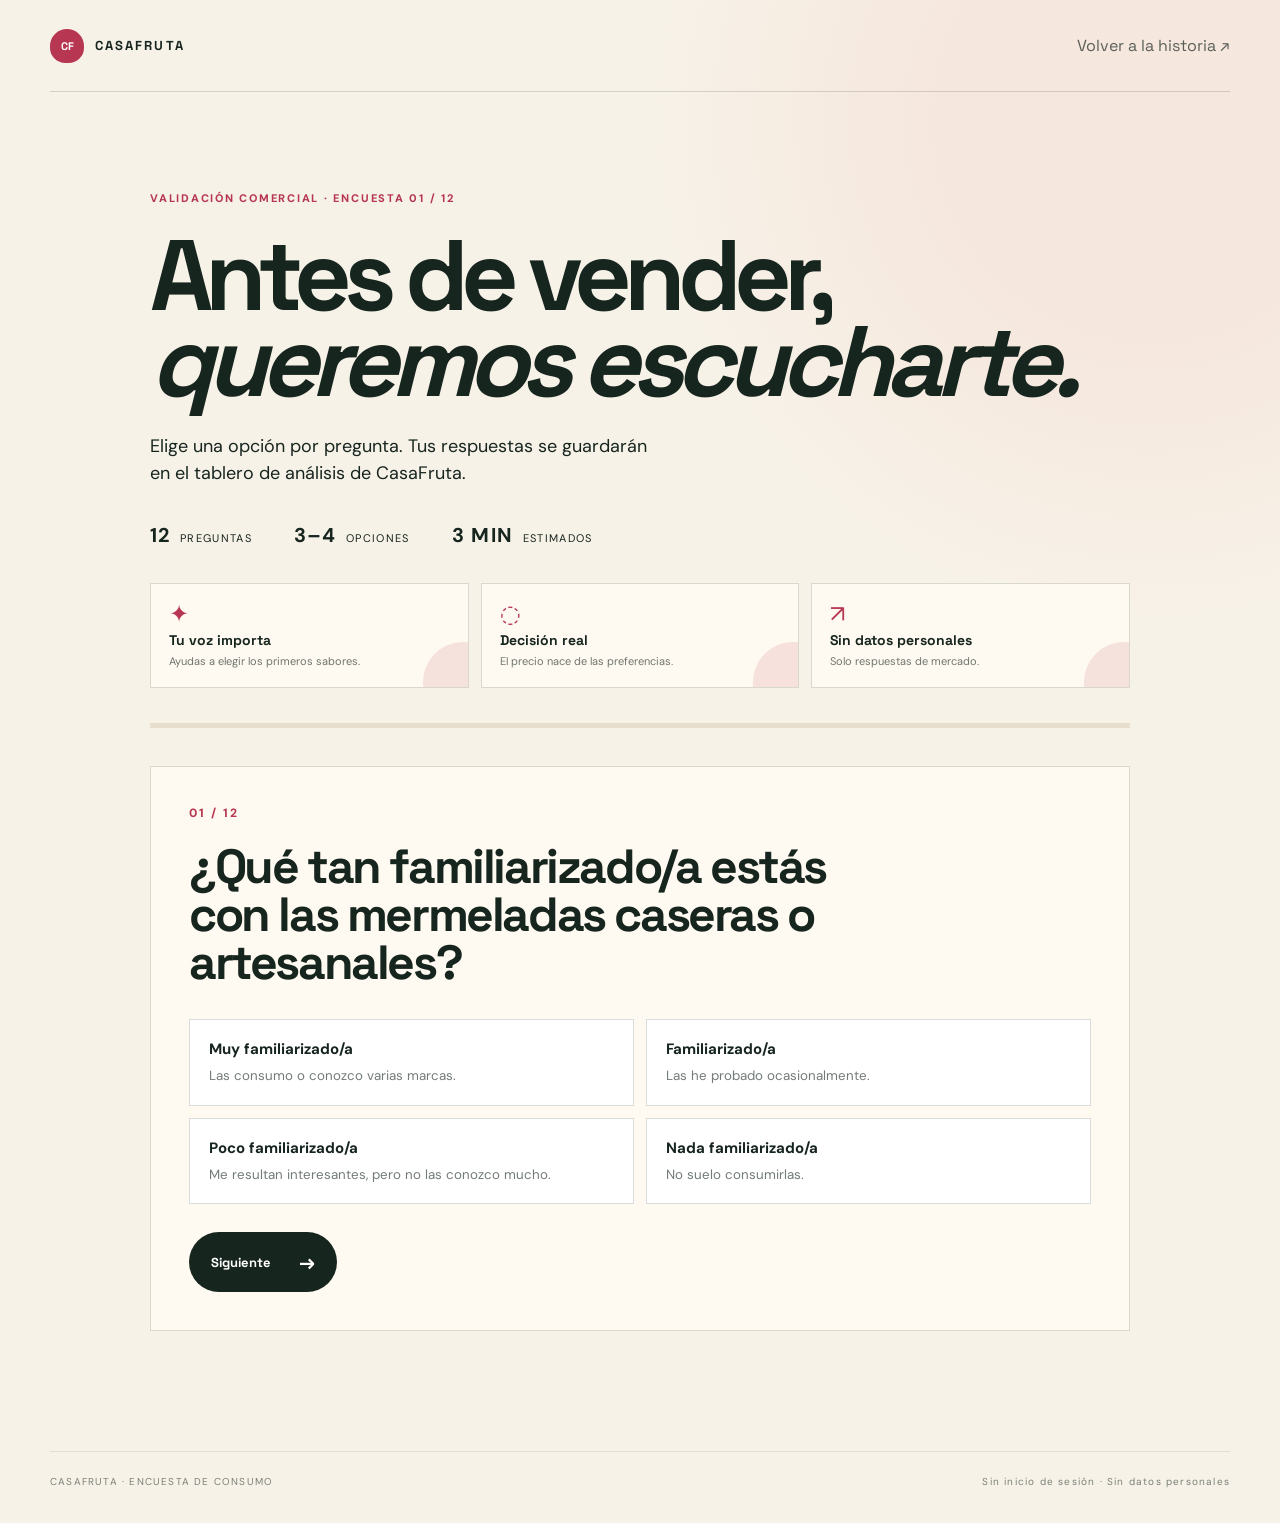
==== encuesta.html @ 2810eb7d "Add files via upload" ====
<!doctype html>
<html lang="es">
<head><meta charset="utf-8"><meta name="viewport" content="width=device-width, initial-scale=1"><title>Encuesta CasaFruta</title><link rel="preconnect" href="https://fonts.googleapis.com"><link rel="preconnect" href="https://fonts.gstatic.com" crossorigin><link href="https://fonts.googleapis.com/css2?family=DM+Sans:wght@400;500;700&family=Fraunces:opsz,wght@9..144,400;9..144,600&family=Space+Grotesk:wght@400;600;700&display=swap" rel="stylesheet"><link rel="stylesheet" href="/styles.css"></head>
<body class="survey-page"><header class="nav wrap"><a class="brand" href="/"><span class="brand-mark">CF</span><span>CASAFRUTA</span></a><a class="text-link" href="/">Volver a la historia ↗</a></header>
<main class="survey-wrap wrap"><div class="section-kicker">VALIDACIÓN COMERCIAL · ENCUESTA 01 / 12</div><h1>Antes de vender,<br><em>queremos escucharte.</em></h1><p class="survey-intro">Elige una opción por pregunta. Tus respuestas se guardarán en el tablero de análisis de CasaFruta.</p><div class="survey-meta"><span><b>12</b> preguntas</span><span><b>3–4</b> opciones</span><span><b>3 min</b> estimados</span></div><div class="benefit-strip"><div class="benefit"><i>✦</i><strong>Tu voz importa</strong><small>Ayudas a elegir los primeros sabores.</small></div><div class="benefit"><i>◌</i><strong>Decisión real</strong><small>El precio nace de las preferencias.</small></div><div class="benefit"><i>↗</i><strong>Sin datos personales</strong><small>Solo respuestas de mercado.</small></div></div><div class="progress-line"><span id="progress"></span></div><form id="survey-form"></form><section id="survey-result" class="survey-result" hidden><p class="eyebrow"><span></span> Respuesta registrada</p><h2>Gracias por ayudarnos<br><em>a cocinar la idea.</em></h2><p id="result-copy"></p><a class="button button-dark" href="/">Volver al sitio <span>↗</span></a></section></main><footer class="footer wrap"><span>CASAFRUTA · ENCUESTA DE CONSUMO</span><span>Sin inicio de sesión · Sin datos personales</span></footer><script src="/survey.js"></script></body></html>
---- styles.css ----
:root{--ink:#17251f;--cream:#f7f2e8;--paper:#fffaf1;--berry:#b73752;--berry-dark:#7e2038;--orange:#f28c52;--lime:#d5ed82;--line:rgba(23,37,31,.16);--serif:Georgia,'Times New Roman',serif;--sans:'DM Sans',ui-sans-serif,system-ui,sans-serif;--display:'Space Grotesk',ui-sans-serif,sans-serif}*{box-sizing:border-box}html{scroll-behavior:smooth}body{margin:0;background:var(--cream);color:var(--ink);font-family:var(--sans)}h1,h2,h3,.brand,.button,.nav{font-family:var(--display)}a{color:inherit;text-decoration:none}.wrap{width:min(1180px,calc(100% - 64px));margin:auto}.nav{height:92px;display:flex;align-items:center;justify-content:space-between;border-bottom:1px solid var(--line)}.brand{display:flex;align-items:center;gap:11px;font-size:13px;letter-spacing:.16em;font-weight:800}.brand-mark{width:34px;height:34px;border-radius:50% 50% 45% 45%;display:grid;place-items:center;background:var(--berry);color:#fff;font-size:11px;letter-spacing:0}.nav nav{display:flex;gap:30px;align-items:center;font-size:13px}.nav nav a:not(.nav-cta),.text-link{opacity:.7}.nav-cta{padding:11px 18px;border:1px solid var(--ink);border-radius:99px;font-weight:700}.hero{display:grid;grid-template-columns:1.06fr .94fr;min-height:660px;align-items:center;gap:40px}.eyebrow,.section-kicker{font-size:11px;letter-spacing:.16em;font-weight:800;text-transform:uppercase}.eyebrow{display:flex;gap:9px;align-items:center;color:var(--berry)}.eyebrow span{width:7px;height:7px;border-radius:50%;background:var(--orange)}h1,h2,h3,p{margin-top:0}.hero h1{font-size:clamp(68px,9vw,126px);line-height:.83;letter-spacing:-.08em;margin:26px 0 32px;font-weight:800}.hero h1 em,h2 em{font-family:var(--serif);font-weight:400;color:var(--berry);letter-spacing:-.06em}.hero-lead{max-width:530px;font-size:18px;line-height:1.6;opacity:.72}.hero-actions{display:flex;align-items:center;gap:24px;margin:34px 0 54px}.button{display:inline-flex;align-items:center;gap:28px;padding:17px 22px;border-radius:999px;font-size:13px;font-weight:800;transition:transform .2s ease,box-shadow .2s ease}.button:hover{transform:translateY(-3px);box-shadow:0 10px 25px #17251f22}.button span{font-size:20px}.button-dark{background:var(--ink);color:#fff}.button-light{background:var(--lime);color:var(--ink)}.proof-row{display:flex;gap:34px}.proof-row div{display:flex;flex-direction:column;gap:6px;max-width:130px}.proof-row strong{font-size:22px}.proof-row span{font-size:10px;line-height:1.3;opacity:.55}.jar-scene{position:relative;height:520px;overflow:hidden;background:#ecd9c4;border-radius:48% 48% 12px 12px;transform:rotate(2deg)}.jar-scene:after{content:"";position:absolute;inset:0;background:linear-gradient(120deg,transparent 40%,#fff5 41%,transparent 47%);pointer-events:none}.sun{position:absolute;width:260px;height:260px;border-radius:50%;background:#f5b56c;right:-60px;top:30px}.jar-shadow{position:absolute;width:260px;height:35px;border-radius:50%;background:#8d664944;bottom:52px;left:50%;transform:translateX(-50%)}.jar{position:absolute;width:220px;height:280px;left:50%;bottom:82px;transform:translateX(-50%);background:linear-gradient(90deg,#b92d4e,#d34d5e 50%,#a52442);border-radius:22px 22px 38px 38px;box-shadow:inset -20px 0 #8e203d66,12px 16px 0 #6e263922}.jar-lid{position:absolute;top:-38px;left:-10px;width:240px;height:48px;border-radius:12px;background:repeating-linear-gradient(90deg,#e8c48c 0 7px,#c99b5d 8px 10px);box-shadow:0 6px 0 #8c603d55}.jar-label{position:absolute;background:#fff7df;left:22px;right:22px;top:64px;height:158px;padding:18px 15px;display:flex;flex-direction:column;align-items:center;justify-content:center;transform:rotate(-3deg);color:var(--berry-dark);border:1px solid #ecd8af}.jar-label small{font-size:9px;letter-spacing:.18em;font-weight:800}.jar-label b{font-family:var(--serif);font-size:34px;line-height:.8;text-align:center;margin:16px 0}.jar-label span{font-size:8px;letter-spacing:.08em}.jar-glass{position:absolute;inset:0;border-radius:inherit;border-left:13px solid #fff2}.leaf{position:absolute;width:130px;height:60px;border-radius:100% 0 100% 0;background:#87a95a;transform:rotate(-26deg);bottom:36px;left:22px}.leaf-b{width:94px;background:#66883e;left:auto;right:28px;bottom:90px;transform:rotate(40deg)}.floating-note{position:absolute;background:#f7f2e8;padding:12px 15px;font-size:10px;line-height:1.2;box-shadow:5px 7px 0 #17251f16;z-index:2}.floating-note b{color:var(--berry);font-size:13px}.note-one{top:120px;left:30px;transform:rotate(-8deg)}.note-two{right:25px;bottom:170px;transform:rotate(7deg)}.story{display:grid;grid-template-columns:.65fr 1.35fr;padding:120px 0;gap:90px;border-top:1px solid var(--line)}.section-kicker{color:var(--berry);padding-top:9px}.story h2,.flavor-head h2,.closing h2{font-size:clamp(48px,6vw,84px);line-height:.9;letter-spacing:-.07em;margin:0 0 28px}.story h2 span{font-family:var(--serif);font-weight:400}.story p{max-width:550px;font-size:20px;line-height:1.55;opacity:.68}.flavor-section{background:var(--ink);color:#fff;padding:110px 0 130px}.flavor-section .section-kicker{color:var(--lime)}.flavor-head{display:flex;justify-content:space-between;align-items:end;gap:40px;margin:45px 0 60px}.flavor-head h2{color:#fff;margin:0}.flavor-head p{max-width:360px;line-height:1.55;opacity:.65}.flavor-grid{display:grid;grid-template-columns:repeat(3,1fr);gap:18px}.flavor-card{min-height:310px;padding:28px;position:relative;overflow:hidden}.flavor-card span{font-size:11px;opacity:.6}.flavor-card h3{font-size:28px;position:relative;z-index:1;margin-top:160px;margin-bottom:5px}.flavor-card p{font-size:13px;opacity:.72;position:relative;z-index:1}.berry{background:#c84d61}.citrus{background:#ee9f4e;color:#1b2b1e}.tropical{background:#789a62}.flavor-orb{position:absolute;width:210px;height:210px;border-radius:50%;right:-38px;top:-38px;background:#fff3;box-shadow:inset 20px -10px #fff2}.berry .flavor-orb{background:#8d1d42;box-shadow:inset 25px -12px #ea9c95}.citrus .flavor-orb{background:#f5d577}.tropical .flavor-orb{background:#c7dd8c}.closing{padding:100px 0}.closing-card{background:var(--berry-dark);color:#fff;padding:65px;display:grid;grid-template-columns:1fr 1fr;gap:70px;align-items:end}.closing h2{font-size:clamp(52px,6vw,80px);margin:20px 0 0}.closing p{line-height:1.6;max-width:390px;opacity:.75}.footer{border-top:1px solid var(--line);padding:23px 0 35px;display:flex;justify-content:space-between;font-size:10px;letter-spacing:.12em;opacity:.55}.survey-wrap{padding:90px 0 120px;max-width:980px}.survey-wrap h1{font-size:clamp(56px,8vw,100px);line-height:.86;letter-spacing:-.08em;margin:28px 0}.survey-intro{font-size:18px;max-width:510px;opacity:.68;line-height:1.5}.survey-meta{display:flex;gap:42px;margin:35px 0;font-size:11px;letter-spacing:.12em;text-transform:uppercase;opacity:.6}.survey-meta b{font-size:20px;color:var(--ink);margin-right:5px}.progress-line{height:5px;background:#e8dece;margin:35px 0 38px}.progress-line span{display:block;height:100%;width:0;background:var(--berry);transition:width .3s}.question{display:none;border:1px solid var(--line);padding:38px;background:var(--paper);animation:rise .35s ease}.question.active{display:block}.question-num{color:var(--berry);font-size:12px;font-weight:800;letter-spacing:.16em}.question h2{font-size:clamp(27px,4vw,48px);line-height:1;letter-spacing:-.05em;max-width:720px;margin:22px 0 32px}.options{display:grid;grid-template-columns:repeat(2,1fr);gap:12px}.option{border:1px solid var(--line);padding:19px;cursor:pointer;transition:.2s;background:#fff}.option:hover,.option:has(input:checked){background:var(--lime);border-color:var(--ink);transform:translateY(-2px)}.option input{position:absolute;opacity:0}.option b{display:block;font-size:15px;margin-bottom:5px}.option small{opacity:.6;line-height:1.4}.next{margin-top:28px;border:0;cursor:pointer}.survey-result{background:var(--paper);padding:60px;border:1px solid var(--line)}.survey-result h2{font-size:clamp(48px,6vw,80px);line-height:.9;letter-spacing:-.07em;margin:20px 0}.survey-result p:not(.eyebrow){max-width:540px;line-height:1.6;opacity:.7}@keyframes rise{from{opacity:0;transform:translateY(9px)}to{opacity:1;transform:none}}@media(max-width:760px){.wrap{width:min(100% - 36px,600px)}.nav{height:76px}.nav nav a:not(.nav-cta){display:none}.hero{display:block;padding:62px 0 80px}.hero h1{font-size:72px}.hero-lead{font-size:16px}.proof-row{gap:14px}.proof-row strong{font-size:18px}.jar-scene{height:390px;margin-top:45px}.jar{transform:translateX(-50%) scale(.8);transform-origin:bottom}.story{display:block;padding:80px 0}.story .section-kicker{margin-bottom:35px}.flavor-head{display:block}.flavor-head p{margin-top:30px}.flavor-grid{grid-template-columns:1fr}.flavor-card{min-height:250px}.flavor-card h3{margin-top:115px}.closing{padding:70px 0}.closing-card{display:block;padding:38px 26px}.closing-card>div+div{margin-top:35px}.footer{font-size:8px}.survey-wrap{padding:58px 0 90px}.survey-wrap h1{font-size:60px}.survey-meta{gap:15px}.survey-meta span{font-size:8px}.survey-meta b{font-size:16px}.question{padding:25px 18px}.options{grid-template-columns:1fr}.survey-result{padding:35px 22px}}

/* Encuesta: capas de movimiento y beneficios */
.survey-page{background:radial-gradient(circle at 90% 8%,#f3d2c855 0 12%,transparent 28%),var(--cream)}
.survey-page .nav{animation:navDrop .7s cubic-bezier(.2,.8,.2,1) both}
.survey-wrap>*{animation:reveal .7s cubic-bezier(.2,.8,.2,1) both}.survey-wrap h1{animation-delay:.08s}.survey-intro{animation-delay:.14s}.survey-meta{animation-delay:.2s}.benefit-strip{animation-delay:.26s}.progress-line{animation-delay:.32s}
.benefit-strip{display:grid;grid-template-columns:repeat(3,1fr);gap:12px;margin:28px 0 34px}.benefit{position:relative;overflow:hidden;display:flex;flex-direction:column;gap:5px;padding:18px;background:#fffaf1;border:1px solid var(--line);transition:transform .25s,background .25s;animation:floatCard 5s ease-in-out infinite}.benefit:nth-child(2){animation-delay:-1.5s}.benefit:nth-child(3){animation-delay:-3s}.benefit:hover{transform:translateY(-6px) rotate(-1deg);background:var(--lime)}.benefit:after{content:"";position:absolute;width:80px;height:80px;border-radius:50%;right:-35px;bottom:-35px;background:#b7375220}.benefit i{font-style:normal;color:var(--berry);font-size:24px;line-height:1}.benefit strong{font-family:var(--display);font-size:14px}.benefit small{font-size:11px;line-height:1.35;opacity:.62}.question.active{animation:questionIn .55s cubic-bezier(.2,.8,.2,1) both}.option{position:relative;overflow:hidden}.option:before{content:"";position:absolute;inset:0;background:linear-gradient(105deg,transparent 30%,#ffffff99 50%,transparent 70%);transform:translateX(-120%);transition:transform .6s}.option:hover:before{transform:translateX(120%)}.next{animation:pulseSoft 3s ease-in-out infinite}.survey-result{animation:resultPop .7s cubic-bezier(.2,.8,.2,1) both}
@keyframes reveal{from{opacity:0;transform:translateY(18px)}to{opacity:1;transform:none}}@keyframes navDrop{from{opacity:0;transform:translateY(-15px)}to{opacity:1;transform:none}}@keyframes questionIn{from{opacity:0;transform:translateX(18px) scale(.985)}to{opacity:1;transform:none}}@keyframes floatCard{0%,100%{transform:translateY(0)}50%{transform:translateY(-4px)}}@keyframes pulseSoft{0%,100%{box-shadow:0 0 0 0 #17251f00}50%{box-shadow:0 8px 0 -4px #d5ed8266}}@keyframes resultPop{from{opacity:0;transform:scale(.97) translateY(16px)}to{opacity:1;transform:none}}
@media(max-width:760px){.benefit-strip{grid-template-columns:1fr}.benefit{animation:none}.survey-wrap>*{animation-duration:.45s}}
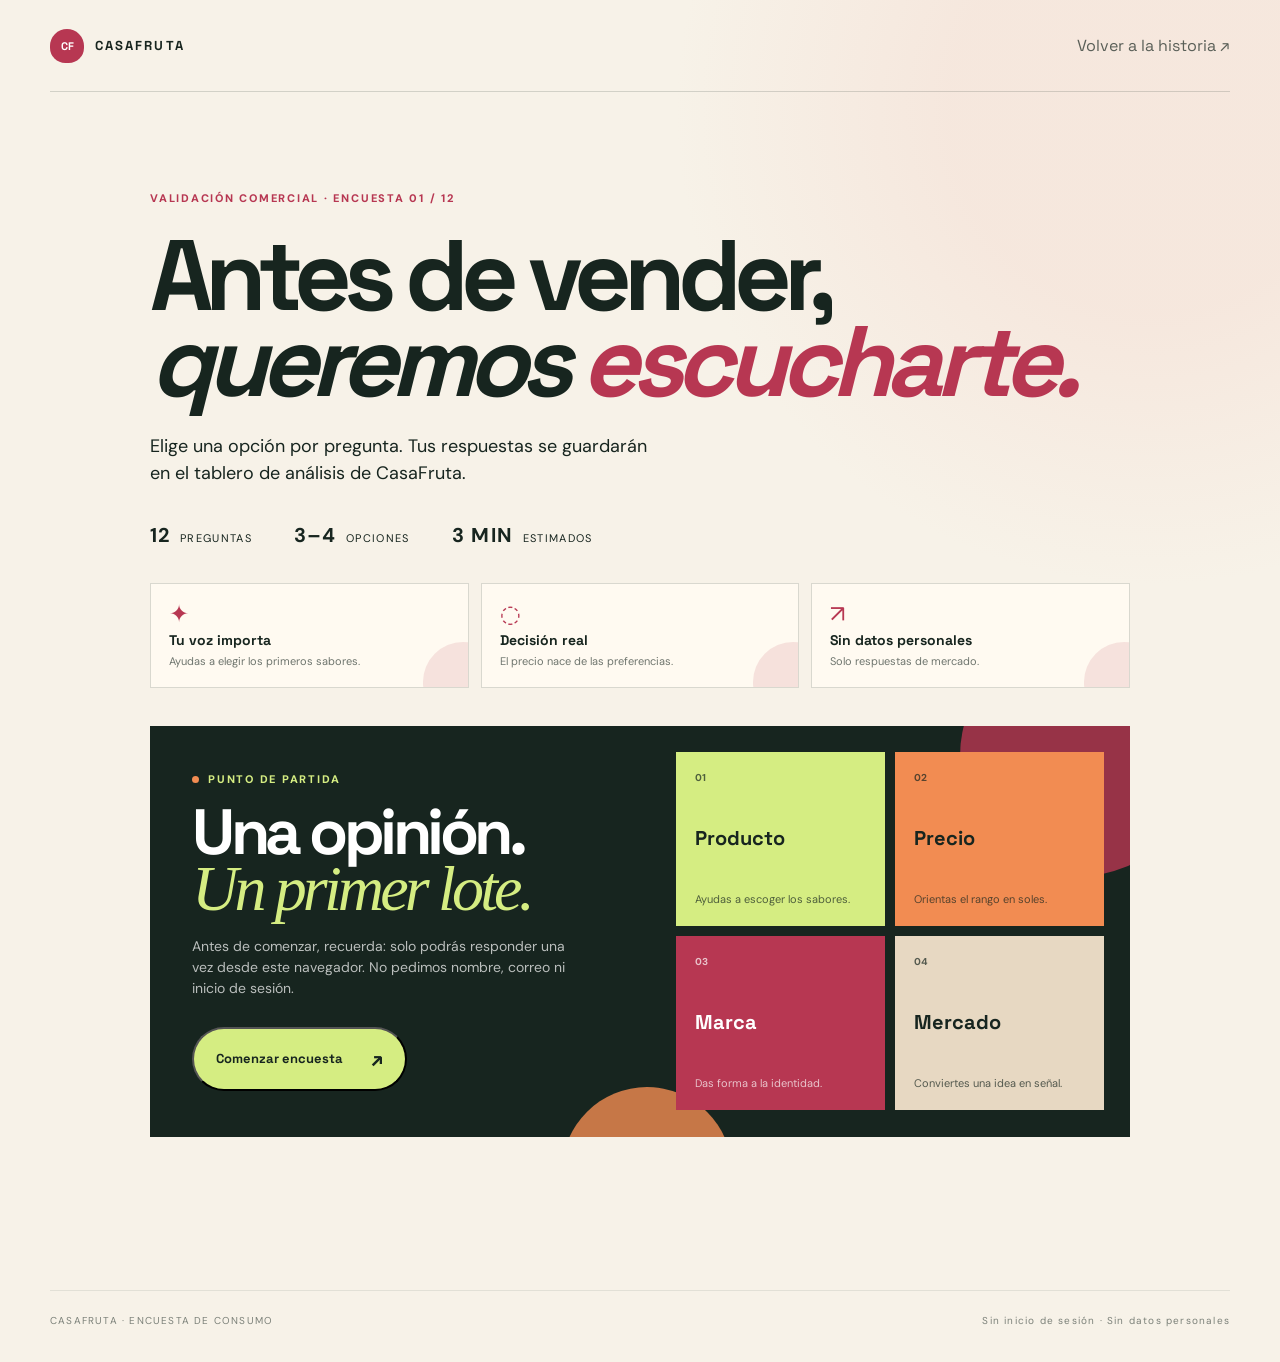
==== commit 83578e7b: "Add files via upload" ====
--- a/encuesta.html
+++ b/encuesta.html
@@ -2,4 +2,4 @@
 <html lang="es">
 <head><meta charset="utf-8"><meta name="viewport" content="width=device-width, initial-scale=1"><title>Encuesta CasaFruta</title><link rel="preconnect" href="https://fonts.googleapis.com"><link rel="preconnect" href="https://fonts.gstatic.com" crossorigin><link href="https://fonts.googleapis.com/css2?family=DM+Sans:wght@400;500;700&family=Fraunces:opsz,wght@9..144,400;9..144,600&family=Space+Grotesk:wght@400;600;700&display=swap" rel="stylesheet"><link rel="stylesheet" href="/styles.css"></head>
 <body class="survey-page"><header class="nav wrap"><a class="brand" href="/"><span class="brand-mark">CF</span><span>CASAFRUTA</span></a><a class="text-link" href="/">Volver a la historia ↗</a></header>
-<main class="survey-wrap wrap"><div class="section-kicker">VALIDACIÓN COMERCIAL · ENCUESTA 01 / 12</div><h1>Antes de vender,<br><em>queremos escucharte.</em></h1><p class="survey-intro">Elige una opción por pregunta. Tus respuestas se guardarán en el tablero de análisis de CasaFruta.</p><div class="survey-meta"><span><b>12</b> preguntas</span><span><b>3–4</b> opciones</span><span><b>3 min</b> estimados</span></div><div class="benefit-strip"><div class="benefit"><i>✦</i><strong>Tu voz importa</strong><small>Ayudas a elegir los primeros sabores.</small></div><div class="benefit"><i>◌</i><strong>Decisión real</strong><small>El precio nace de las preferencias.</small></div><div class="benefit"><i>↗</i><strong>Sin datos personales</strong><small>Solo respuestas de mercado.</small></div></div><div class="progress-line"><span id="progress"></span></div><form id="survey-form"></form><section id="survey-result" class="survey-result" hidden><p class="eyebrow"><span></span> Respuesta registrada</p><h2>Gracias por ayudarnos<br><em>a cocinar la idea.</em></h2><p id="result-copy"></p><a class="button button-dark" href="/">Volver al sitio <span>↗</span></a></section></main><footer class="footer wrap"><span>CASAFRUTA · ENCUESTA DE CONSUMO</span><span>Sin inicio de sesión · Sin datos personales</span></footer><script src="/survey.js"></script></body></html>
+<main class="survey-wrap wrap"><div class="section-kicker">VALIDACIÓN COMERCIAL · ENCUESTA 01 / 12</div><h1>Antes de vender,<br><em><span class="ink-a">queremos</span> <span class="ink-b">escucharte.</span></em></h1><p class="survey-intro">Elige una opción por pregunta. Tus respuestas se guardarán en el tablero de análisis de CasaFruta.</p><div class="survey-meta"><span><b>12</b> preguntas</span><span><b>3–4</b> opciones</span><span><b>3 min</b> estimados</span></div><div class="benefit-strip"><div class="benefit"><i>✦</i><strong>Tu voz importa</strong><small>Ayudas a elegir los primeros sabores.</small></div><div class="benefit"><i>◌</i><strong>Decisión real</strong><small>El precio nace de las preferencias.</small></div><div class="benefit"><i>↗</i><strong>Sin datos personales</strong><small>Solo respuestas de mercado.</small></div></div><section id="start-panel" class="start-panel"><div class="start-copy"><p class="eyebrow"><span></span> Punto de partida</p><h2>Una opinión.<br><em>Un primer lote.</em></h2><p>Antes de comenzar, recuerda: solo podrás responder una vez desde este navegador. No pedimos nombre, correo ni inicio de sesión.</p><button id="start-survey" class="button button-dark" type="button">Comenzar encuesta <span>↗</span></button></div><div class="quadrant-grid" aria-label="Beneficios de participar"><div class="quad quad-a"><b>01</b><strong>Producto</strong><small>Ayudas a escoger los sabores.</small></div><div class="quad quad-b"><b>02</b><strong>Precio</strong><small>Orientas el rango en soles.</small></div><div class="quad quad-c"><b>03</b><strong>Marca</strong><small>Das forma a la identidad.</small></div><div class="quad quad-d"><b>04</b><strong>Mercado</strong><small>Conviertes una idea en señal.</small></div></div></section><section id="already-completed" class="already-completed" hidden><p class="eyebrow"><span></span> Participación registrada</p><h2>Ya escuchamos<br><em>tu respuesta.</em></h2><p>Este navegador ya completó la encuesta. Para mantener una muestra limpia, no puedes volver a enviarla desde el mismo dispositivo.</p></section><div class="progress-line" hidden><span id="progress"></span></div><form id="survey-form" hidden></form><section id="survey-result" class="survey-result" hidden><p class="eyebrow"><span></span> Respuesta registrada</p><h2>Gracias por ayudarnos<br><em>a cocinar la idea.</em></h2><p id="result-copy"></p><a class="button button-dark" href="/">Volver al sitio <span>↗</span></a></section></main><footer class="footer wrap"><span>CASAFRUTA · ENCUESTA DE CONSUMO</span><span>Sin inicio de sesión · Sin datos personales</span></footer><script src="/survey.js"></script></body></html>
--- a/styles.css
+++ b/styles.css
@@ -7,3 +7,10 @@
 .benefit-strip{display:grid;grid-template-columns:repeat(3,1fr);gap:12px;margin:28px 0 34px}.benefit{position:relative;overflow:hidden;display:flex;flex-direction:column;gap:5px;padding:18px;background:#fffaf1;border:1px solid var(--line);transition:transform .25s,background .25s;animation:floatCard 5s ease-in-out infinite}.benefit:nth-child(2){animation-delay:-1.5s}.benefit:nth-child(3){animation-delay:-3s}.benefit:hover{transform:translateY(-6px) rotate(-1deg);background:var(--lime)}.benefit:after{content:"";position:absolute;width:80px;height:80px;border-radius:50%;right:-35px;bottom:-35px;background:#b7375220}.benefit i{font-style:normal;color:var(--berry);font-size:24px;line-height:1}.benefit strong{font-family:var(--display);font-size:14px}.benefit small{font-size:11px;line-height:1.35;opacity:.62}.question.active{animation:questionIn .55s cubic-bezier(.2,.8,.2,1) both}.option{position:relative;overflow:hidden}.option:before{content:"";position:absolute;inset:0;background:linear-gradient(105deg,transparent 30%,#ffffff99 50%,transparent 70%);transform:translateX(-120%);transition:transform .6s}.option:hover:before{transform:translateX(120%)}.next{animation:pulseSoft 3s ease-in-out infinite}.survey-result{animation:resultPop .7s cubic-bezier(.2,.8,.2,1) both}
 @keyframes reveal{from{opacity:0;transform:translateY(18px)}to{opacity:1;transform:none}}@keyframes navDrop{from{opacity:0;transform:translateY(-15px)}to{opacity:1;transform:none}}@keyframes questionIn{from{opacity:0;transform:translateX(18px) scale(.985)}to{opacity:1;transform:none}}@keyframes floatCard{0%,100%{transform:translateY(0)}50%{transform:translateY(-4px)}}@keyframes pulseSoft{0%,100%{box-shadow:0 0 0 0 #17251f00}50%{box-shadow:0 8px 0 -4px #d5ed8266}}@keyframes resultPop{from{opacity:0;transform:scale(.97) translateY(16px)}to{opacity:1;transform:none}}
 @media(max-width:760px){.benefit-strip{grid-template-columns:1fr}.benefit{animation:none}.survey-wrap>*{animation-duration:.45s}}
+
+/* Inicio de encuesta, tipografía bicolor y entrada cinematográfica */
+[hidden]{display:none!important}.ink-a{color:var(--ink)}.ink-b{color:var(--berry)}
+.survey-wrap h1 em .ink-a,.survey-wrap h1 em .ink-b{display:inline-block;animation:wordIn .8s cubic-bezier(.2,.8,.2,1) both}.survey-wrap h1 em .ink-b{animation-delay:.12s}
+.start-panel{position:relative;display:grid;grid-template-columns:1.05fr .95fr;gap:28px;align-items:stretch;margin:38px 0 34px;padding:26px;background:#17251f;color:#fff;overflow:hidden;isolation:isolate;animation:panelIn .75s cubic-bezier(.2,.8,.2,1) .28s both}.start-panel:before{content:"";position:absolute;width:240px;height:240px;border-radius:50%;right:-70px;top:-90px;background:var(--berry);opacity:.8;z-index:-1}.start-panel:after{content:"";position:absolute;width:170px;height:170px;border-radius:50%;left:42%;bottom:-120px;background:var(--orange);opacity:.8;z-index:-1}.start-copy{padding:20px 16px}.start-copy .eyebrow{color:var(--lime)}.start-copy h2{font-size:clamp(42px,5vw,70px);line-height:.88;letter-spacing:-.07em;margin:18px 0}.start-copy h2 em{color:var(--lime);font-family:var(--serif);font-weight:400}.start-copy>p:not(.eyebrow){max-width:390px;line-height:1.5;opacity:.7;font-size:14px}.start-copy .button{margin-top:14px;background:var(--lime);color:var(--ink)}.quadrant-grid{display:grid;grid-template-columns:repeat(2,1fr);gap:10px;min-height:270px}.quad{padding:19px;display:flex;flex-direction:column;justify-content:space-between;min-height:130px;animation:quadIn .6s cubic-bezier(.2,.8,.2,1) both}.quad:nth-child(2){animation-delay:.1s}.quad:nth-child(3){animation-delay:.2s}.quad:nth-child(4){animation-delay:.3s}.quad b{font-size:10px;opacity:.7}.quad strong{font-family:var(--display);font-size:20px}.quad small{font-size:11px;line-height:1.35;opacity:.7}.quad-a{background:var(--lime);color:var(--ink)}.quad-b{background:var(--orange);color:var(--ink)}.quad-c{background:var(--berry);color:#fff}.quad-d{background:#e7d8c2;color:var(--ink)}.already-completed{margin:38px 0 34px;padding:58px 40px;background:var(--paper);border:1px solid var(--line);animation:resultPop .7s cubic-bezier(.2,.8,.2,1) both}.already-completed h2{font-size:clamp(48px,6vw,80px);line-height:.9;letter-spacing:-.07em;margin:20px 0}.already-completed h2 em{color:var(--berry);font-family:var(--serif);font-weight:400}.already-completed p:not(.eyebrow){max-width:540px;line-height:1.6;opacity:.68}
+@keyframes panelIn{from{opacity:0;transform:translateY(24px) scale(.98);clip-path:inset(12% 0 0 0)}to{opacity:1;transform:none;clip-path:inset(0)}}@keyframes quadIn{from{opacity:0;transform:translateY(12px) rotate(2deg)}to{opacity:1;transform:none}}@keyframes wordIn{from{opacity:0;transform:translateY(18px);filter:blur(5px)}to{opacity:1;transform:none;filter:none}}
+@media(max-width:760px){.start-panel{grid-template-columns:1fr;padding:18px}.quadrant-grid{min-height:0}.quad{min-height:112px;padding:14px}.start-copy{padding:12px 8px}.already-completed{padding:34px 22px}}
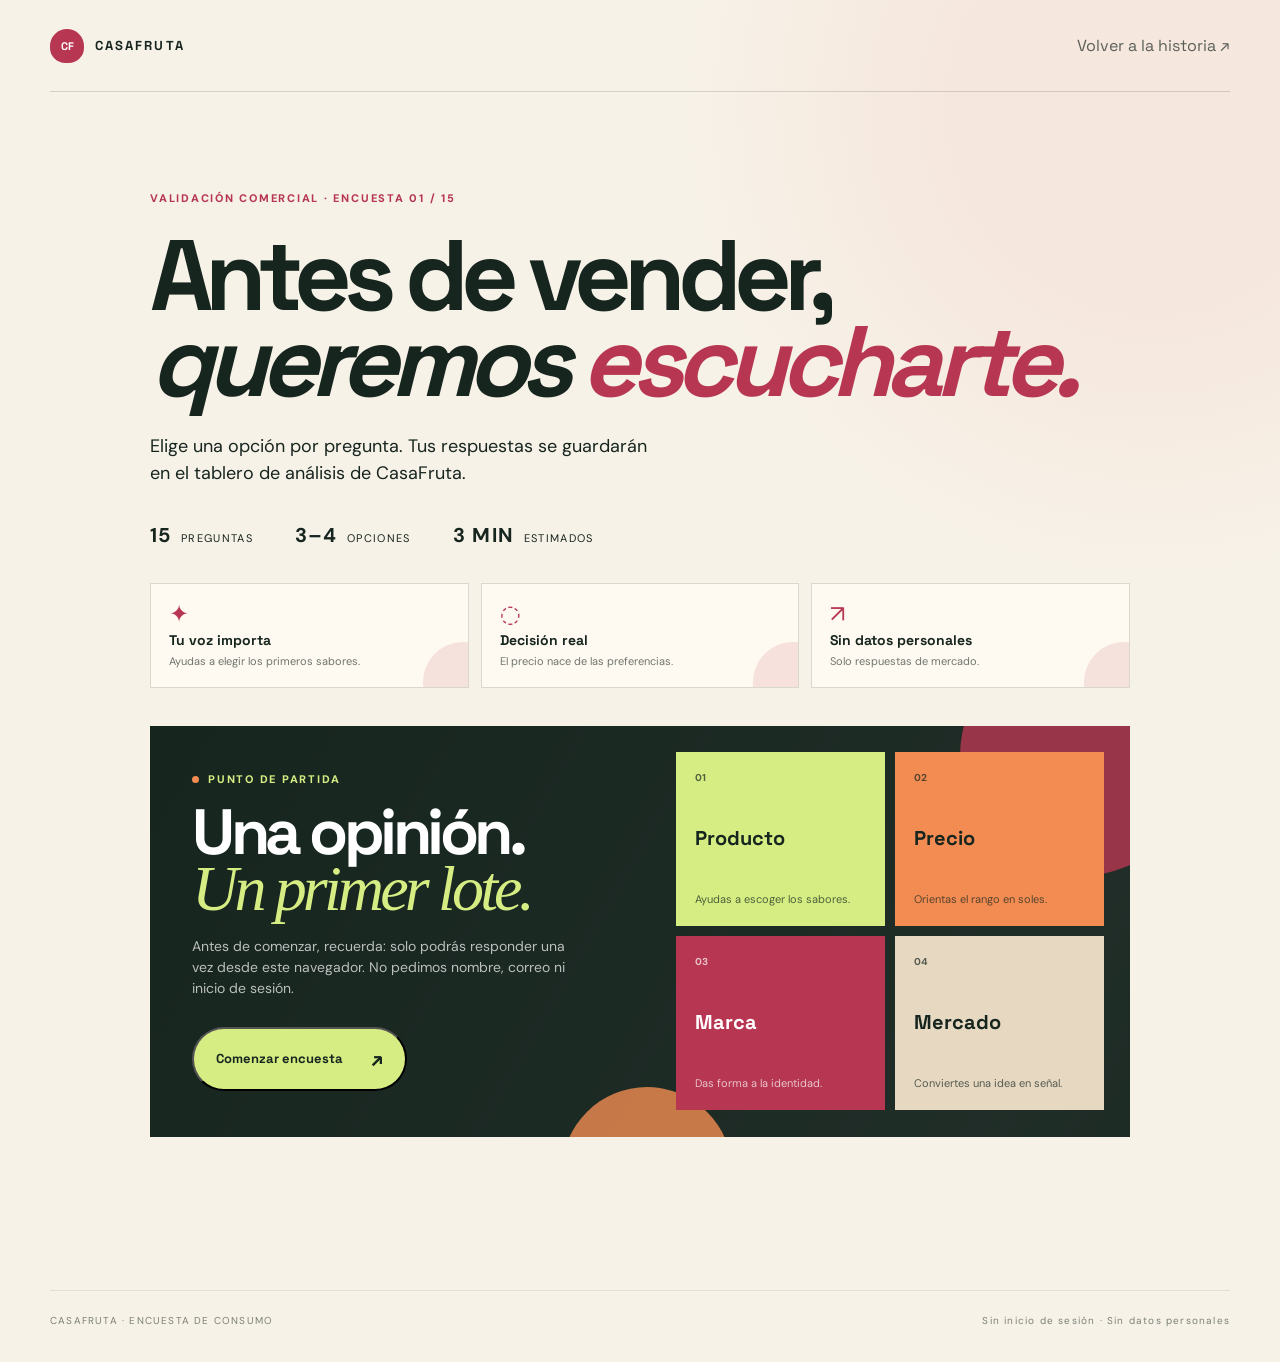
==== commit 6792c47e: "Add files via upload" ====
--- a/encuesta.html
+++ b/encuesta.html
@@ -1,5 +1,5 @@
 <!doctype html>
 <html lang="es">
-<head><meta charset="utf-8"><meta name="viewport" content="width=device-width, initial-scale=1"><title>Encuesta CasaFruta</title><link rel="preconnect" href="https://fonts.googleapis.com"><link rel="preconnect" href="https://fonts.gstatic.com" crossorigin><link href="https://fonts.googleapis.com/css2?family=DM+Sans:wght@400;500;700&family=Fraunces:opsz,wght@9..144,400;9..144,600&family=Space+Grotesk:wght@400;600;700&display=swap" rel="stylesheet"><link rel="stylesheet" href="/styles.css"></head>
-<body class="survey-page"><header class="nav wrap"><a class="brand" href="/"><span class="brand-mark">CF</span><span>CASAFRUTA</span></a><a class="text-link" href="/">Volver a la historia ↗</a></header>
-<main class="survey-wrap wrap"><div class="section-kicker">VALIDACIÓN COMERCIAL · ENCUESTA 01 / 12</div><h1>Antes de vender,<br><em><span class="ink-a">queremos</span> <span class="ink-b">escucharte.</span></em></h1><p class="survey-intro">Elige una opción por pregunta. Tus respuestas se guardarán en el tablero de análisis de CasaFruta.</p><div class="survey-meta"><span><b>12</b> preguntas</span><span><b>3–4</b> opciones</span><span><b>3 min</b> estimados</span></div><div class="benefit-strip"><div class="benefit"><i>✦</i><strong>Tu voz importa</strong><small>Ayudas a elegir los primeros sabores.</small></div><div class="benefit"><i>◌</i><strong>Decisión real</strong><small>El precio nace de las preferencias.</small></div><div class="benefit"><i>↗</i><strong>Sin datos personales</strong><small>Solo respuestas de mercado.</small></div></div><section id="start-panel" class="start-panel"><div class="start-copy"><p class="eyebrow"><span></span> Punto de partida</p><h2>Una opinión.<br><em>Un primer lote.</em></h2><p>Antes de comenzar, recuerda: solo podrás responder una vez desde este navegador. No pedimos nombre, correo ni inicio de sesión.</p><button id="start-survey" class="button button-dark" type="button">Comenzar encuesta <span>↗</span></button></div><div class="quadrant-grid" aria-label="Beneficios de participar"><div class="quad quad-a"><b>01</b><strong>Producto</strong><small>Ayudas a escoger los sabores.</small></div><div class="quad quad-b"><b>02</b><strong>Precio</strong><small>Orientas el rango en soles.</small></div><div class="quad quad-c"><b>03</b><strong>Marca</strong><small>Das forma a la identidad.</small></div><div class="quad quad-d"><b>04</b><strong>Mercado</strong><small>Conviertes una idea en señal.</small></div></div></section><section id="already-completed" class="already-completed" hidden><p class="eyebrow"><span></span> Participación registrada</p><h2>Ya escuchamos<br><em>tu respuesta.</em></h2><p>Este navegador ya completó la encuesta. Para mantener una muestra limpia, no puedes volver a enviarla desde el mismo dispositivo.</p></section><div class="progress-line" hidden><span id="progress"></span></div><form id="survey-form" hidden></form><section id="survey-result" class="survey-result" hidden><p class="eyebrow"><span></span> Respuesta registrada</p><h2>Gracias por ayudarnos<br><em>a cocinar la idea.</em></h2><p id="result-copy"></p><a class="button button-dark" href="/">Volver al sitio <span>↗</span></a></section></main><footer class="footer wrap"><span>CASAFRUTA · ENCUESTA DE CONSUMO</span><span>Sin inicio de sesión · Sin datos personales</span></footer><script src="/survey.js"></script></body></html>
+<head><meta charset="utf-8"><meta name="viewport" content="width=device-width, initial-scale=1"><title>Encuesta CasaFruta</title><link rel="preconnect" href="https://fonts.googleapis.com"><link rel="preconnect" href="https://fonts.gstatic.com" crossorigin><link href="https://fonts.googleapis.com/css2?family=DM+Sans:wght@400;500;700&family=Fraunces:opsz,wght@9..144,400;9..144,600&family=Space+Grotesk:wght@400;600;700&display=swap" rel="stylesheet"><link rel="stylesheet" href="styles.css"></head>
+<body class="survey-page"><header class="nav wrap"><a class="brand" href="index.html"><span class="brand-mark">CF</span><span>CASAFRUTA</span></a><a class="text-link" href="index.html">Volver a la historia ↗</a></header>
+<main class="survey-wrap wrap"><div class="section-kicker">VALIDACIÓN COMERCIAL · ENCUESTA 01 / 15</div><h1>Antes de vender,<br><em><span class="ink-a">queremos</span> <span class="ink-b">escucharte.</span></em></h1><p class="survey-intro">Elige una opción por pregunta. Tus respuestas se guardarán en el tablero de análisis de CasaFruta.</p><div class="survey-meta"><span><b>15</b> preguntas</span><span><b>3–4</b> opciones</span><span><b>3 min</b> estimados</span></div><div class="benefit-strip"><div class="benefit"><i>✦</i><strong>Tu voz importa</strong><small>Ayudas a elegir los primeros sabores.</small></div><div class="benefit"><i>◌</i><strong>Decisión real</strong><small>El precio nace de las preferencias.</small></div><div class="benefit"><i>↗</i><strong>Sin datos personales</strong><small>Solo respuestas de mercado.</small></div></div><section id="start-panel" class="start-panel"><div class="start-copy"><p class="eyebrow"><span></span> Punto de partida</p><h2>Una opinión.<br><em>Un primer lote.</em></h2><p>Antes de comenzar, recuerda: solo podrás responder una vez desde este navegador. No pedimos nombre, correo ni inicio de sesión.</p><button id="start-survey" class="button button-dark" type="button">Comenzar encuesta <span>↗</span></button></div><div class="quadrant-grid" aria-label="Beneficios de participar"><div class="quad quad-a"><b>01</b><strong>Producto</strong><small>Ayudas a escoger los sabores.</small></div><div class="quad quad-b"><b>02</b><strong>Precio</strong><small>Orientas el rango en soles.</small></div><div class="quad quad-c"><b>03</b><strong>Marca</strong><small>Das forma a la identidad.</small></div><div class="quad quad-d"><b>04</b><strong>Mercado</strong><small>Conviertes una idea en señal.</small></div></div></section><section id="already-completed" class="already-completed" hidden><p class="eyebrow"><span></span> Participación registrada</p><h2>Ya escuchamos<br><em>tu respuesta.</em></h2><p>Este navegador ya completó la encuesta. Para mantener una muestra limpia, no puedes volver a enviarla desde el mismo dispositivo.</p></section><div class="progress-line" hidden><span id="progress"></span></div><form id="survey-form" hidden></form><section id="survey-result" class="survey-result" hidden><p class="eyebrow"><span></span> Respuesta registrada</p><h2>Gracias por ayudarnos<br><em>a cocinar la idea.</em></h2><p id="result-copy"></p><a class="button button-dark" href="index.html">Volver al sitio <span>↗</span></a></section></main><footer class="footer wrap"><span>CASAFRUTA · ENCUESTA DE CONSUMO</span><span>Sin inicio de sesión · Sin datos personales</span></footer><script src="survey.js"></script></body></html>
--- a/styles.css
+++ b/styles.css
@@ -14,3 +14,8 @@
 .start-panel{position:relative;display:grid;grid-template-columns:1.05fr .95fr;gap:28px;align-items:stretch;margin:38px 0 34px;padding:26px;background:#17251f;color:#fff;overflow:hidden;isolation:isolate;animation:panelIn .75s cubic-bezier(.2,.8,.2,1) .28s both}.start-panel:before{content:"";position:absolute;width:240px;height:240px;border-radius:50%;right:-70px;top:-90px;background:var(--berry);opacity:.8;z-index:-1}.start-panel:after{content:"";position:absolute;width:170px;height:170px;border-radius:50%;left:42%;bottom:-120px;background:var(--orange);opacity:.8;z-index:-1}.start-copy{padding:20px 16px}.start-copy .eyebrow{color:var(--lime)}.start-copy h2{font-size:clamp(42px,5vw,70px);line-height:.88;letter-spacing:-.07em;margin:18px 0}.start-copy h2 em{color:var(--lime);font-family:var(--serif);font-weight:400}.start-copy>p:not(.eyebrow){max-width:390px;line-height:1.5;opacity:.7;font-size:14px}.start-copy .button{margin-top:14px;background:var(--lime);color:var(--ink)}.quadrant-grid{display:grid;grid-template-columns:repeat(2,1fr);gap:10px;min-height:270px}.quad{padding:19px;display:flex;flex-direction:column;justify-content:space-between;min-height:130px;animation:quadIn .6s cubic-bezier(.2,.8,.2,1) both}.quad:nth-child(2){animation-delay:.1s}.quad:nth-child(3){animation-delay:.2s}.quad:nth-child(4){animation-delay:.3s}.quad b{font-size:10px;opacity:.7}.quad strong{font-family:var(--display);font-size:20px}.quad small{font-size:11px;line-height:1.35;opacity:.7}.quad-a{background:var(--lime);color:var(--ink)}.quad-b{background:var(--orange);color:var(--ink)}.quad-c{background:var(--berry);color:#fff}.quad-d{background:#e7d8c2;color:var(--ink)}.already-completed{margin:38px 0 34px;padding:58px 40px;background:var(--paper);border:1px solid var(--line);animation:resultPop .7s cubic-bezier(.2,.8,.2,1) both}.already-completed h2{font-size:clamp(48px,6vw,80px);line-height:.9;letter-spacing:-.07em;margin:20px 0}.already-completed h2 em{color:var(--berry);font-family:var(--serif);font-weight:400}.already-completed p:not(.eyebrow){max-width:540px;line-height:1.6;opacity:.68}
 @keyframes panelIn{from{opacity:0;transform:translateY(24px) scale(.98);clip-path:inset(12% 0 0 0)}to{opacity:1;transform:none;clip-path:inset(0)}}@keyframes quadIn{from{opacity:0;transform:translateY(12px) rotate(2deg)}to{opacity:1;transform:none}}@keyframes wordIn{from{opacity:0;transform:translateY(18px);filter:blur(5px)}to{opacity:1;transform:none;filter:none}}
 @media(max-width:760px){.start-panel{grid-template-columns:1fr;padding:18px}.quadrant-grid{min-height:0}.quad{min-height:112px;padding:14px}.start-copy{padding:12px 8px}.already-completed{padding:34px 22px}}
+
+/* Capa adicional de motion para la versión de 15 preguntas */
+.start-panel{background-image:linear-gradient(120deg,transparent 0%,rgba(255,255,255,.04) 45%,transparent 70%);background-size:220% 100%;animation:panelIn .75s cubic-bezier(.2,.8,.2,1) .28s both, panelShimmer 9s ease-in-out 1s infinite}.quadrant-grid{perspective:700px}.quad{transform-style:preserve-3d;transition:transform .35s cubic-bezier(.2,.8,.2,1),box-shadow .35s}.quad:hover{transform:translateY(-8px) rotateX(3deg) rotateY(-3deg);box-shadow:0 14px 24px rgba(0,0,0,.15)}.progress-line{position:relative;overflow:visible}.progress-line:after{content:"";position:absolute;top:-3px;left:0;width:36px;height:11px;border-radius:99px;background:var(--lime);filter:blur(5px);opacity:.8;animation:progressGlow 2.4s ease-in-out infinite}.question.active{box-shadow:0 18px 42px rgba(23,37,31,.08)}.question.active .option{animation:optionRise .45s cubic-bezier(.2,.8,.2,1) both}.question.active .option:nth-child(2){animation-delay:.06s}.question.active .option:nth-child(3){animation-delay:.12s}.question.active .option:nth-child(4){animation-delay:.18s}.option:has(input:checked){animation:optionPick .42s cubic-bezier(.2,.8,.2,1)!important;box-shadow:0 0 0 4px rgba(213,237,130,.35)}.option:has(input:checked):after{content:"✓";position:absolute;right:15px;top:12px;width:23px;height:23px;border-radius:50%;display:grid;place-items:center;background:var(--ink);color:#fff;font-size:12px;font-weight:800;animation:checkIn .3s ease both}.next{position:relative;overflow:hidden}.next:after{content:"";position:absolute;inset:-40% auto -40% -25%;width:18%;transform:rotate(18deg);background:#fff8;animation:buttonSweep 4s ease-in-out infinite}.survey-result,.already-completed{position:relative;overflow:hidden}.survey-result:before,.already-completed:before{content:"✦  ✦  ✦";position:absolute;right:28px;top:24px;color:var(--orange);letter-spacing:15px;animation:floatStars 5s ease-in-out infinite}
+@keyframes panelShimmer{0%,55%,100%{background-position:220% 0}70%{background-position:-40% 0}}@keyframes progressGlow{0%,100%{transform:translateX(0);opacity:.35}50%{transform:translateX(120px);opacity:1}}@keyframes optionRise{from{opacity:0;transform:translateY(10px) scale(.985)}to{opacity:1;transform:none}}@keyframes optionPick{0%{transform:scale(1)}45%{transform:scale(1.025)}100%{transform:scale(1)}}@keyframes checkIn{from{opacity:0;transform:scale(.4)}to{opacity:1;transform:scale(1)}}@keyframes buttonSweep{0%,40%{left:-25%}65%,100%{left:125%}}@keyframes floatStars{0%,100%{transform:translateY(0) rotate(0);opacity:.55}50%{transform:translateY(-7px) rotate(5deg);opacity:1}}
+@media(prefers-reduced-motion:reduce){*,*:before,*:after{animation-duration:.01ms!important;animation-iteration-count:1!important;scroll-behavior:auto!important;transition-duration:.01ms!important}}
